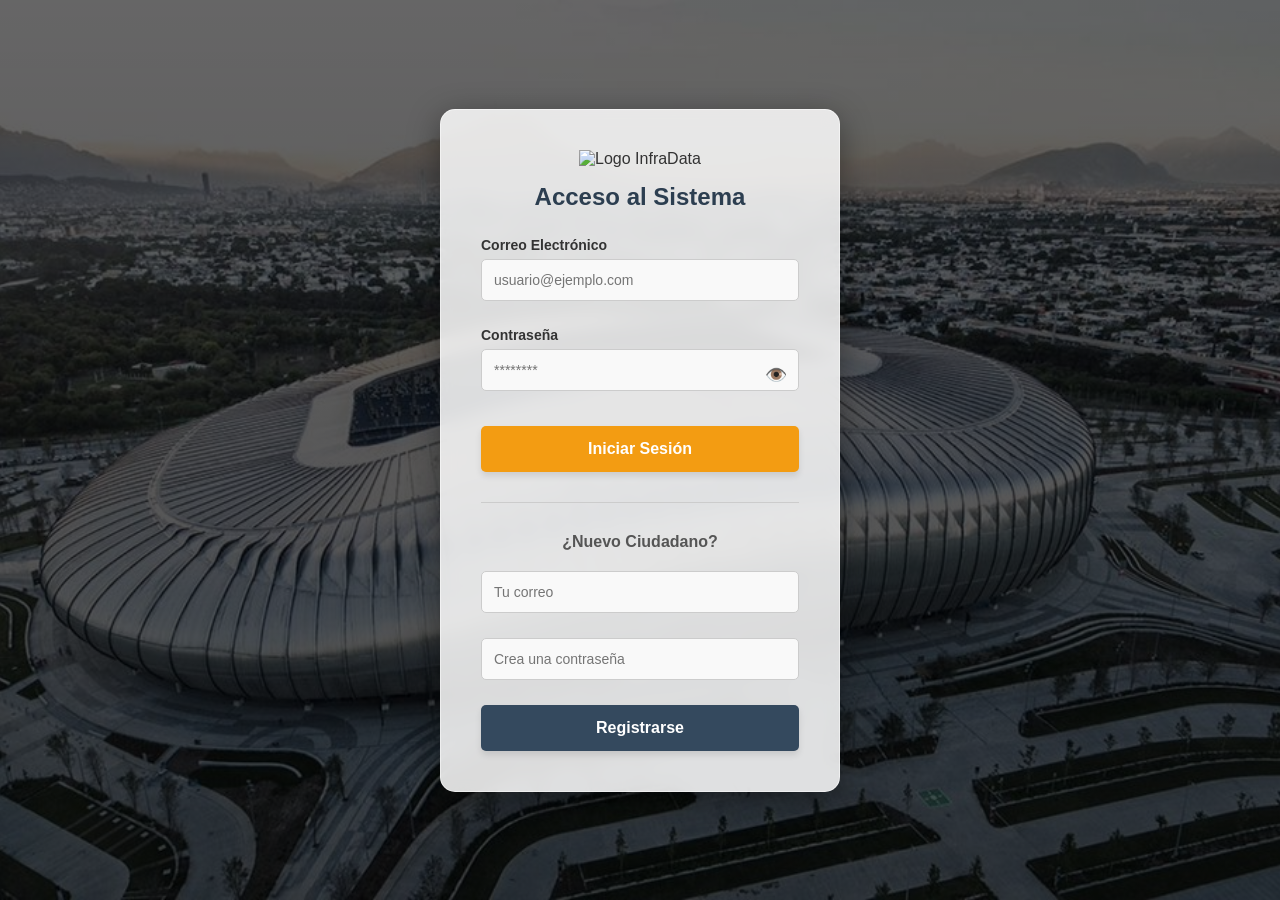
==== public/login.html @ 928b1b26 "Versión final profesional de InfraData" ====
<!DOCTYPE html>
<html lang="es">
<head>
    <meta charset="UTF-8">
    <meta name="viewport" content="width=device-width, initial-scale=1.0">
    <title>InfraData | Iniciar Sesión</title>
    <link rel="stylesheet" href="style.css">
</head>
<body style="display: flex; justify-content: center; align-items: center; min-height: 100vh; margin: 0; background-image: linear-gradient(rgba(0, 0, 0, 0.6), rgba(0, 0, 0, 0.7)), url('fondo.jpg'); background-size: cover; background-position: center; background-attachment: fixed; font-family: sans-serif;">

    <div style="background: rgba(255, 255, 255, 0.85); padding: 40px; border-radius: 15px; box-shadow: 0 8px 32px rgba(0,0,0,0.4); width: 90%; max-width: 400px; text-align: center; backdrop-filter: blur(8px); border: 1px solid rgba(255,255,255,0.5);">
        
        <img src="https://cdn-icons-png.flaticon.com/512/2942/2942821.png" alt="Logo InfraData" style="width: 80px; margin-bottom: 15px;">
        <h2 style="color: #2c3e50; margin-top: 0; margin-bottom: 25px;">Acceso al Sistema</h2>
        
        <form id="loginForm" style="display: flex; flex-direction: column; gap: 15px;" onsubmit="event.preventDefault(); return false;">
            <div style="text-align: left;">
                <label style="font-weight: bold; font-size: 14px; color: #333;">Correo Electrónico</label>
                <input type="email" id="email" required placeholder="usuario@ejemplo.com" style="width: 100%; padding: 12px; margin-top: 5px; border-radius: 5px; border: 1px solid #ccc; box-sizing: border-box; font-size: 14px;">
            </div>

            <div style="text-align: left; position: relative;">
                <label style="font-weight: bold; font-size: 14px; color: #333;">Contraseña</label>
                <input type="password" id="password" required placeholder="********" style="width: 100%; padding: 12px; padding-right: 40px; margin-top: 5px; border-radius: 5px; border: 1px solid #ccc; box-sizing: border-box; font-size: 14px;">
                <span id="togglePassword" style="position: absolute; right: 12px; top: 38px; cursor: pointer; font-size: 18px; user-select: none;">👁️</span>
            </div>

            <button type="button" id="btnIniciarSesion" style="background-color: #f39c12; color: white; padding: 14px; border: none; border-radius: 5px; font-weight: bold; cursor: pointer; font-size: 16px; margin-top: 10px; box-shadow: 0 4px 6px rgba(0,0,0,0.1); transition: 0.3s;">Iniciar Sesión</button>
        </form>

        <hr style="margin: 30px 0; border: 0; border-top: 1px solid #ccc;">

        <h3 style="color: #555; font-size: 16px; margin-bottom: 20px;">¿Nuevo Ciudadano?</h3>
        
        <form id="formRegistro" style="display: flex; flex-direction: column; gap: 15px;" onsubmit="event.preventDefault(); return false;">
            <div style="text-align: left;">
                <input type="email" id="regCorreo" required placeholder="Tu correo" style="width: 100%; padding: 12px; border-radius: 5px; border: 1px solid #ccc; box-sizing: border-box; font-size: 14px;">
            </div>

            <div style="text-align: left;">
                <input type="password" id="regPassword" required placeholder="Crea una contraseña" style="width: 100%; padding: 12px; border-radius: 5px; border: 1px solid #ccc; box-sizing: border-box; font-size: 14px;">
            </div>

            <button type="button" id="btnRegistrar" style="background-color: #34495e; color: white; padding: 14px; border: none; border-radius: 5px; font-weight: bold; cursor: pointer; font-size: 16px; box-shadow: 0 4px 6px rgba(0,0,0,0.1);">Registrarse</button>
        </form>
    </div>

<script type="module">
    import { initializeApp } from "https://www.gstatic.com/firebasejs/10.8.1/firebase-app.js";
    import { getFirestore, collection, getDocs, query, where, addDoc } from "https://www.gstatic.com/firebasejs/10.8.1/firebase-firestore.js";

    const firebaseConfig = {
        apiKey: "AIzaSyBVNkeV1ac6fs-hqzQeBZY1sQ79qoXdHLk",
        authDomain: "infradata-ec24a.firebaseapp.com",
        projectId: "infradata-ec24a",
        storageBucket: "infradata-ec24a.firebasestorage.app",
        messagingSenderId: "574865726695",
        appId: "1:574865726695:web:b19b5c639c0f8b8b475642",
        measurementId: "G-G6GG8L8HLR"
    };

    const app = initializeApp(firebaseConfig);
    const db = getFirestore(app);

    // --- LÓGICA DEL OJITO ---
    const togglePassword = document.getElementById('togglePassword');
    const passwordInput = document.getElementById('password');

    if (togglePassword && passwordInput) {
        togglePassword.addEventListener('click', function () {
            const tipoActual = passwordInput.getAttribute('type');
            if (tipoActual === 'password') {
                passwordInput.setAttribute('type', 'text');
                this.textContent = '🙈';
            } else {
                passwordInput.setAttribute('type', 'password');
                this.textContent = '👁️';
            }
        });
    }

    // --- LÓGICA DE INICIAR SESIÓN ---
    document.getElementById('btnIniciarSesion').addEventListener('click', async () => {
        const form = document.getElementById('loginForm');
        if(!form.reportValidity()) return; 

        const email = document.getElementById('email').value.trim();
        const password = document.getElementById('password').value.trim();

        try {
            const usuariosRef = collection(db, "usuarios");
            const q = query(usuariosRef, where("correo", "==", email), where("password", "==", password));
            const querySnapshot = await getDocs(q);

            if (!querySnapshot.empty) {
                let rol = "";
                querySnapshot.forEach((doc) => { rol = doc.data().rol; });
                
                if (rol === "administrador") {
                    window.location.href = "admin.html";
                } else {
                    window.location.href = "panel_usuario.html";
                }
            } else {
                alert("Correo o contraseña incorrectos. Verifica tus datos.");
            }
        } catch (error) {
            console.error("Error en login:", error);
            alert("Error al conectar con la base de datos.");
        }
    });

    // --- LÓGICA DE REGISTRO ---
    document.getElementById('btnRegistrar').addEventListener('click', async () => {
        const form = document.getElementById('formRegistro');
        if(!form.reportValidity()) return; 

        const correoNuevo = document.getElementById('regCorreo').value.trim();
        const passwordNueva = document.getElementById('regPassword').value.trim();

        try {
            await addDoc(collection(db, "usuarios"), {
                correo: correoNuevo,
                password: passwordNueva,
                rol: "ciudadano"
            });
            
            alert("¡Registro exitoso! Ya puedes iniciar sesión en la parte de arriba.");
            form.reset();
        } catch (error) {
            console.error("Error al registrar:", error);
            alert("Hubo un error al crear tu cuenta.");
        }
    });
</script>
</body>
</html>
---- public/style.css ----
:root {
    --color-primario: #F39C12; /* Naranja ODS 9 */
    --color-secundario: #2C3E50; /* Azul Marino */
    --color-fondo: #F4F7F6;
    --color-blanco: #FFFFFF;
}

* { margin: 0; padding: 0; box-sizing: border-box; font-family: 'Segoe UI', Tahoma, Geneva, Verdana, sans-serif; }
body { background-color: var(--color-fondo); color: #333; overflow-x: hidden; }

/* Mensajes de Alerta Flotantes */
.mensaje { position: fixed; top: 20px; right: 20px; padding: 15px 25px; border-radius: 8px; font-weight: bold; z-index: 1000; box-shadow: 0 4px 15px rgba(0,0,0,0.2); display: none; }
.mensaje:not(:empty) { display: block; animation: slideIn 0.3s ease-out; }
@keyframes slideIn { from { transform: translateX(100%); } to { transform: translateX(0); } }
.exito { background-color: #2ecc71; color: white; border-left: 5px solid #27ae60; }
.error { background-color: #e74c3c; color: white; border-left: 5px solid #c0392b; }

/* Vista Pública - Pantalla Dividida */
.split-container { display: flex; height: 100vh; }
.split-left { flex: 1; background: linear-gradient(135deg, var(--color-secundario) 0%, #1a252f 100%); color: white; display: flex; align-items: center; justify-content: center; padding: 40px; }
.brand-info { max-width: 500px; }
.brand-info h1 { font-size: 3.5rem; margin-bottom: 10px; color: var(--color-primario); }
.tagline { font-size: 1.2rem; margin-bottom: 40px; color: #bdc3c7; }
.ods-card { background: rgba(255,255,255,0.1); padding: 20px; border-radius: 12px; display: flex; gap: 20px; align-items: center; border-left: 5px solid var(--color-primario); }
.ods-icon { font-size: 2.5rem; }

.split-right { flex: 1; display: flex; justify-content: center; align-items: center; background: var(--color-fondo); }
.form-container { background: white; padding: 50px; border-radius: 15px; box-shadow: 0 10px 30px rgba(0,0,0,0.05); width: 100%; max-width: 450px; }
.modern-form { display: flex; flex-direction: column; gap: 10px; }
.modern-form label { font-size: 0.9rem; font-weight: 600; color: #555; }
input { padding: 12px 15px; border: 1px solid #ddd; border-radius: 8px; font-size: 1rem; background: #f9f9f9; transition: all 0.3s; margin-bottom: 10px; }
input:focus { border-color: var(--color-primario); background: white; outline: none; box-shadow: 0 0 0 3px rgba(243, 156, 18, 0.1); }
button { padding: 14px; border: none; border-radius: 8px; font-weight: bold; font-size: 1rem; cursor: pointer; transition: 0.3s; }
.btn-primario { background: var(--color-primario); color: white; }
.btn-primario:hover { background: #d68910; }
.btn-secundario { background: var(--color-secundario); color: white; }
.btn-secundario:hover { background: #1a252f; }
.btn-rojo { background: #e74c3c; color: white; margin-top: auto; }
.btn-rojo:hover { background: #c0392b; }
.divider { margin: 30px 0; border: 0; border-top: 1px solid #eee; }

/* Vista Privada - Dashboard */
.dashboard-container { display: flex; height: 100vh; background: var(--color-fondo); }
.sidebar { width: 250px; background: var(--color-secundario); color: white; padding: 30px 20px; display: flex; flex-direction: column; gap: 20px; }
.sidebar h2 { color: var(--color-primario); border-bottom: 1px solid rgba(255,255,255,0.1); padding-bottom: 20px; margin-bottom: 10px; }
.sidebar ul { list-style: none; }
.sidebar li { padding: 12px 15px; border-radius: 8px; cursor: pointer; margin-bottom: 5px; opacity: 0.8; transition: 0.3s; }
.sidebar li:hover, .sidebar li.active { background: rgba(255,255,255,0.1); opacity: 1; font-weight: bold; }

.main-content { flex: 1; padding: 40px; overflow-y: auto; }
.dash-header { display: flex; justify-content: space-between; align-items: center; margin-bottom: 40px; }
.user-badge { background: #d4edda; color: #155724; padding: 8px 15px; border-radius: 20px; font-size: 0.9rem; font-weight: bold; }
.dash-cards { display: flex; gap: 20px; margin-bottom: 40px; }
.card { background: white; padding: 25px; border-radius: 12px; flex: 1; box-shadow: 0 5px 15px rgba(0,0,0,0.05); border-top: 4px solid var(--color-primario); }
.big-number { font-size: 2.5rem; font-weight: bold; color: var(--color-secundario); margin-top: 10px; }
.dash-actions { background: white; padding: 30px; border-radius: 12px; box-shadow: 0 5px 15px rgba(0,0,0,0.05); }
.datos-caja { background: #f8f9fa; padding: 20px; margin-top: 20px; border-radius: 8px; border-left: 5px solid var(--color-primario); display: none; color: var(--color-secundario); }


/* Este es el contenedor derecho (el área blanca) */
.contenido-principal {
    width: 100%;
    min-height: 100vh; /* Que ocupe todo el alto de la pantalla */
    
    /* La magia de Flexbox para centrar todo al medio */
    display: flex;
    justify-content: center; /* Centrado horizontal */
    align-items: center; /* Centrado vertical */
    
    background-color: #f8f9fa; /* El fondo clarito que ya tienes */
}

/* Le damos forma a tu formulario para que no se estire de más */
.caja-formulario {
    width: 100%;
    max-width: 500px; /* Para que el formulario tenga un buen tamaño */
    padding: 30px;
    background: white; /* Opcional: para que resalte del fondo */
    border-radius: 8px; /* Bordes redondeados */
    box-shadow: 0 4px 8px rgba(0,0,0,0.1); /* Una sombrita para que se vea limpio */
}

/* =========================================
   DISEÑO RESPONSIVO (MÓVILES)
   ========================================= */
@media (max-width: 768px) {
    .dashboard-container {
        flex-direction: column; /* Apila el menú y el contenido */
    }

    .sidebar {
        width: 100%;
        min-height: auto;
        padding: 15px;
        display: flex;
        flex-direction: row; /* Menú horizontal en celular */
        justify-content: space-around;
        align-items: center;
        flex-wrap: wrap;
    }

    .sidebar ul {
        display: flex;
        gap: 15px;
        margin-top: 10px;
    }

    .sidebar h2 {
        margin: 0;
        font-size: 1.2rem;
    }

    .main-content {
        width: 100%;
        padding: 15px;
    }

    /* Ajuste de las dos columnas en formularios */
    .two-columns {
        display: flex;
        flex-direction: column; /* Pone los inputs uno debajo del otro */
        gap: 0;
    }
}

/* =========================================
   ESTILOS PARA EL MODAL PROFESIONAL (ADMIN)
   ========================================= */
.modal-overlay {
    display: none; position: fixed; z-index: 1000; left: 0; top: 0;
    width: 100%; height: 100%; background-color: rgba(0,0,0,0.6);
    backdrop-filter: blur(4px); justify-content: center; align-items: center;
}
.modal-content {
    background-color: #fff; padding: 30px; border-radius: 12px;
    width: 90%; max-width: 600px; box-shadow: 0 10px 25px rgba(0,0,0,0.2);
    position: relative; animation: deslizarArriba 0.3s ease-out;
}
.close-modal {
    position: absolute; top: 15px; right: 20px; font-size: 24px;
    font-weight: bold; color: #aaa; cursor: pointer; transition: 0.2s;
}
.close-modal:hover { color: #e74c3c; }
.modal-body p { margin-bottom: 12px; font-size: 15px; color: #444; border-bottom: 1px solid #eee; padding-bottom: 8px;}
.modal-body strong { color: #2c3e50; }

@keyframes deslizarArriba {
    from { opacity: 0; transform: translateY(30px); }
    to { opacity: 1; transform: translateY(0); }
}
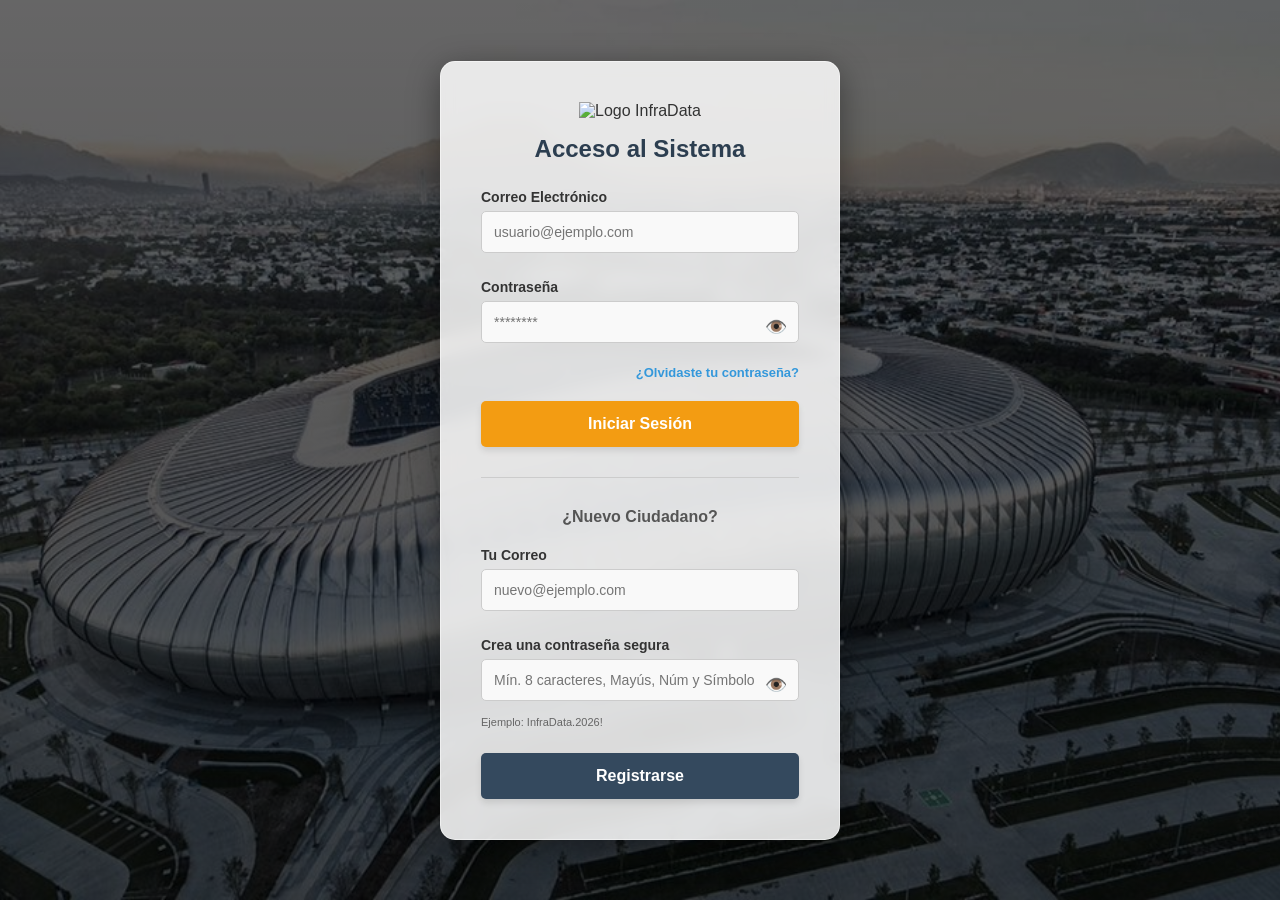
==== commit 5240297c: "Agregué el botón de recuperar contraseña" ====
--- a/public/login.html
+++ b/public/login.html
@@ -5,6 +5,7 @@
     <meta name="viewport" content="width=device-width, initial-scale=1.0">
     <title>InfraData | Iniciar Sesión</title>
     <link rel="stylesheet" href="style.css">
+    <script src="https://cdn.jsdelivr.net/npm/sweetalert2@11"></script>
 </head>
 <body style="display: flex; justify-content: center; align-items: center; min-height: 100vh; margin: 0; background-image: linear-gradient(rgba(0, 0, 0, 0.6), rgba(0, 0, 0, 0.7)), url('fondo.jpg'); background-size: cover; background-position: center; background-attachment: fixed; font-family: sans-serif;">
 
@@ -25,7 +26,11 @@
                 <span id="togglePassword" style="position: absolute; right: 12px; top: 38px; cursor: pointer; font-size: 18px; user-select: none;">👁️</span>
             </div>
 
-            <button type="button" id="btnIniciarSesion" style="background-color: #f39c12; color: white; padding: 14px; border: none; border-radius: 5px; font-weight: bold; cursor: pointer; font-size: 16px; margin-top: 10px; box-shadow: 0 4px 6px rgba(0,0,0,0.1); transition: 0.3s;">Iniciar Sesión</button>
+            <div style="text-align: right; margin-top: -5px;">
+                <a href="#" id="btnRecuperar" style="font-size: 13px; color: #3498db; text-decoration: none; font-weight: bold;">¿Olvidaste tu contraseña?</a>
+            </div>
+
+            <button type="button" id="btnIniciarSesion" style="background-color: #f39c12; color: white; padding: 14px; border: none; border-radius: 5px; font-weight: bold; cursor: pointer; font-size: 16px; margin-top: 5px; box-shadow: 0 4px 6px rgba(0,0,0,0.1); transition: 0.3s;">Iniciar Sesión</button>
         </form>
 
         <hr style="margin: 30px 0; border: 0; border-top: 1px solid #ccc;">
@@ -34,20 +39,25 @@
         
         <form id="formRegistro" style="display: flex; flex-direction: column; gap: 15px;" onsubmit="event.preventDefault(); return false;">
             <div style="text-align: left;">
-                <input type="email" id="regCorreo" required placeholder="Tu correo" style="width: 100%; padding: 12px; border-radius: 5px; border: 1px solid #ccc; box-sizing: border-box; font-size: 14px;">
-            </div>
-
-            <div style="text-align: left;">
-                <input type="password" id="regPassword" required placeholder="Crea una contraseña" style="width: 100%; padding: 12px; border-radius: 5px; border: 1px solid #ccc; box-sizing: border-box; font-size: 14px;">
-            </div>
-
-            <button type="button" id="btnRegistrar" style="background-color: #34495e; color: white; padding: 14px; border: none; border-radius: 5px; font-weight: bold; cursor: pointer; font-size: 16px; box-shadow: 0 4px 6px rgba(0,0,0,0.1);">Registrarse</button>
+                <label style="font-weight: bold; font-size: 14px; color: #333;">Tu Correo</label>
+                <input type="email" id="regCorreo" required placeholder="nuevo@ejemplo.com" style="width: 100%; padding: 12px; margin-top: 5px; border-radius: 5px; border: 1px solid #ccc; box-sizing: border-box; font-size: 14px;">
+            </div>
+
+            <div style="text-align: left; position: relative;">
+                <label style="font-weight: bold; font-size: 14px; color: #333;">Crea una contraseña segura</label>
+                <input type="password" id="regPassword" required placeholder="Mín. 8 caracteres, Mayús, Núm y Símbolo" style="width: 100%; padding: 12px; padding-right: 40px; margin-top: 5px; border-radius: 5px; border: 1px solid #ccc; box-sizing: border-box; font-size: 14px;">
+                <span id="toggleRegPassword" style="position: absolute; right: 12px; top: 38px; cursor: pointer; font-size: 18px; user-select: none;">👁️</span>
+                <small style="color: #666; font-size: 11px; display: block; margin-top: 5px;">Ejemplo: InfraData.2026!</small>
+            </div>
+
+            <button type="button" id="btnRegistrar" style="background-color: #34495e; color: white; padding: 14px; border: none; border-radius: 5px; font-weight: bold; cursor: pointer; font-size: 16px; margin-top: 10px; box-shadow: 0 4px 6px rgba(0,0,0,0.1);">Registrarse</button>
         </form>
     </div>
 
 <script type="module">
     import { initializeApp } from "https://www.gstatic.com/firebasejs/10.8.1/firebase-app.js";
-    import { getFirestore, collection, getDocs, query, where, addDoc } from "https://www.gstatic.com/firebasejs/10.8.1/firebase-firestore.js";
+    // IMPORTAMOS doc Y updateDoc PARA PODER ACTUALIZAR LA CONTRASEÑA
+    import { getFirestore, collection, getDocs, query, where, addDoc, doc, updateDoc } from "https://www.gstatic.com/firebasejs/10.8.1/firebase-firestore.js";
 
     const firebaseConfig = {
         apiKey: "AIzaSyBVNkeV1ac6fs-hqzQeBZY1sQ79qoXdHLk",
@@ -62,22 +72,88 @@
     const app = initializeApp(firebaseConfig);
     const db = getFirestore(app);
 
-    // --- LÓGICA DEL OJITO ---
+    // --- LÓGICA DE LOS OJITOS ---
     const togglePassword = document.getElementById('togglePassword');
     const passwordInput = document.getElementById('password');
-
     if (togglePassword && passwordInput) {
         togglePassword.addEventListener('click', function () {
-            const tipoActual = passwordInput.getAttribute('type');
-            if (tipoActual === 'password') {
-                passwordInput.setAttribute('type', 'text');
-                this.textContent = '🙈';
-            } else {
-                passwordInput.setAttribute('type', 'password');
-                this.textContent = '👁️';
-            }
+            const tipo = passwordInput.getAttribute('type') === 'password' ? 'text' : 'password';
+            passwordInput.setAttribute('type', tipo);
+            this.textContent = tipo === 'password' ? '👁️' : '🙈';
         });
     }
+
+    const toggleRegPassword = document.getElementById('toggleRegPassword');
+    const regPasswordInput = document.getElementById('regPassword');
+    if (toggleRegPassword && regPasswordInput) {
+        toggleRegPassword.addEventListener('click', function () {
+            const tipo = regPasswordInput.getAttribute('type') === 'password' ? 'text' : 'password';
+            regPasswordInput.setAttribute('type', tipo);
+            this.textContent = tipo === 'password' ? '👁️' : '🙈';
+        });
+    }
+
+    // --- RECUPERAR CONTRASEÑA (NUEVO) ---
+    document.getElementById('btnRecuperar').addEventListener('click', async (e) => {
+        e.preventDefault();
+        
+        // 1. Pedir el correo con una alerta
+        const { value: emailRestaurar } = await Swal.fire({
+            title: 'Recuperar Contraseña',
+            input: 'email',
+            inputLabel: 'Ingresa tu correo registrado',
+            inputPlaceholder: 'usuario@ejemplo.com',
+            showCancelButton: true,
+            confirmButtonText: '🔍 Buscar Cuenta',
+            cancelButtonText: 'Cancelar',
+            confirmButtonColor: '#3498db'
+        });
+
+        if (emailRestaurar) {
+            Swal.showLoading();
+            
+            // 2. Buscar si el correo existe en Firebase
+            const q = query(collection(db, "usuarios"), where("correo", "==", emailRestaurar.trim()));
+            const querySnapshot = await getDocs(q);
+
+            if (querySnapshot.empty) {
+                Swal.fire('Error', 'No existe ninguna cuenta registrada con este correo.', 'error');
+            } else {
+                // Obtenemos el ID del documento de ese usuario
+                let idDocumento = "";
+                querySnapshot.forEach((doc) => { idDocumento = doc.id; });
+
+                // 3. Pedir la nueva contraseña validando la seguridad
+                const { value: nuevaPassword } = await Swal.fire({
+                    title: 'Restablecer Contraseña',
+                    input: 'password',
+                    inputLabel: 'Mín. 8 caracteres, Mayúscula, Número y Símbolo',
+                    inputPlaceholder: 'Escribe tu nueva contraseña',
+                    showCancelButton: true,
+                    confirmButtonText: '💾 Guardar Contraseña',
+                    cancelButtonText: 'Cancelar',
+                    confirmButtonColor: '#2ecc71',
+                    inputValidator: (value) => {
+                        const regexSeguro = /^(?=.*[a-z])(?=.*[A-Z])(?=.*\d)(?=.*[@$!%*?&])[A-Za-z\d@$!%*?&]{8,}$/;
+                        if (!regexSeguro.test(value)) {
+                            return 'La contraseña es muy débil. Revisa los requisitos (Ej: InfraData.2026!)';
+                        }
+                    }
+                });
+
+                if (nuevaPassword) {
+                    try {
+                        // 4. Actualizamos la base de datos
+                        const usuarioRef = doc(db, "usuarios", idDocumento);
+                        await updateDoc(usuarioRef, { password: nuevaPassword });
+                        Swal.fire('¡Éxito!', 'Tu contraseña ha sido actualizada. Ya puedes iniciar sesión.', 'success');
+                    } catch (error) {
+                        Swal.fire('Error', 'No se pudo actualizar la contraseña.', 'error');
+                    }
+                }
+            }
+        }
+    });
 
     // --- LÓGICA DE INICIAR SESIÓN ---
     document.getElementById('btnIniciarSesion').addEventListener('click', async () => {
@@ -102,21 +178,26 @@
                     window.location.href = "panel_usuario.html";
                 }
             } else {
-                alert("Correo o contraseña incorrectos. Verifica tus datos.");
+                Swal.fire('Atención', 'Correo o contraseña incorrectos.', 'warning');
             }
         } catch (error) {
-            console.error("Error en login:", error);
-            alert("Error al conectar con la base de datos.");
+            Swal.fire('Error', 'Error al conectar con la base de datos.', 'error');
         }
     });
 
     // --- LÓGICA DE REGISTRO ---
     document.getElementById('btnRegistrar').addEventListener('click', async () => {
         const form = document.getElementById('formRegistro');
+        const passwordNueva = document.getElementById('regPassword').value.trim();
+
+        const regexSeguro = /^(?=.*[a-z])(?=.*[A-Z])(?=.*\d)(?=.*[@$!%*?&])[A-Za-z\d@$!%*?&]{8,}$/;
+        if (!regexSeguro.test(passwordNueva)) {
+            Swal.fire('⚠️ Contraseña débil', 'Debe tener al menos 8 caracteres, una mayúscula, un número y un símbolo especial (ej. @$!%*?&).', 'warning');
+            return; 
+        }
+
         if(!form.reportValidity()) return; 
-
         const correoNuevo = document.getElementById('regCorreo').value.trim();
-        const passwordNueva = document.getElementById('regPassword').value.trim();
 
         try {
             await addDoc(collection(db, "usuarios"), {
@@ -125,11 +206,10 @@
                 rol: "ciudadano"
             });
             
-            alert("¡Registro exitoso! Ya puedes iniciar sesión en la parte de arriba.");
+            Swal.fire('¡Bienvenido!', 'Registro exitoso. Ya puedes iniciar sesión arriba.', 'success');
             form.reset();
         } catch (error) {
-            console.error("Error al registrar:", error);
-            alert("Hubo un error al crear tu cuenta.");
+            Swal.fire('Error', 'Hubo un error al crear tu cuenta.', 'error');
         }
     });
 </script>
